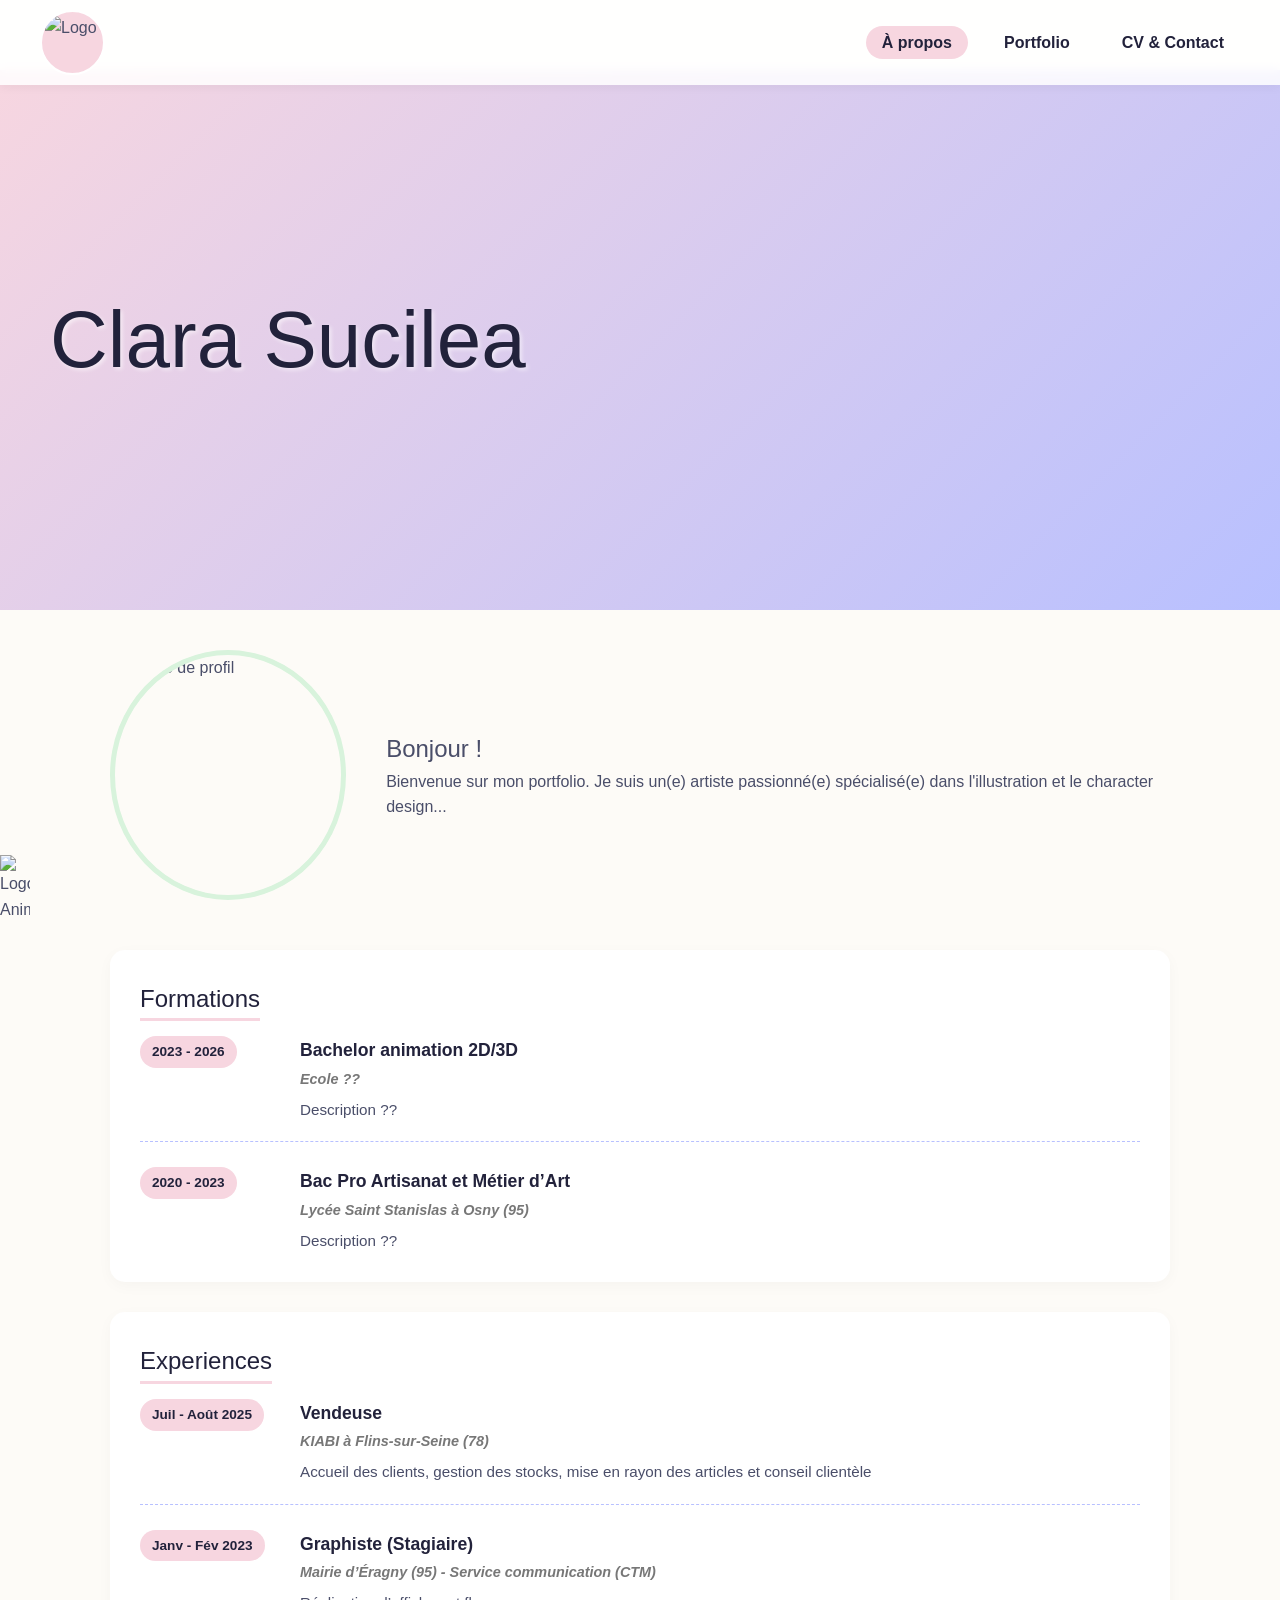
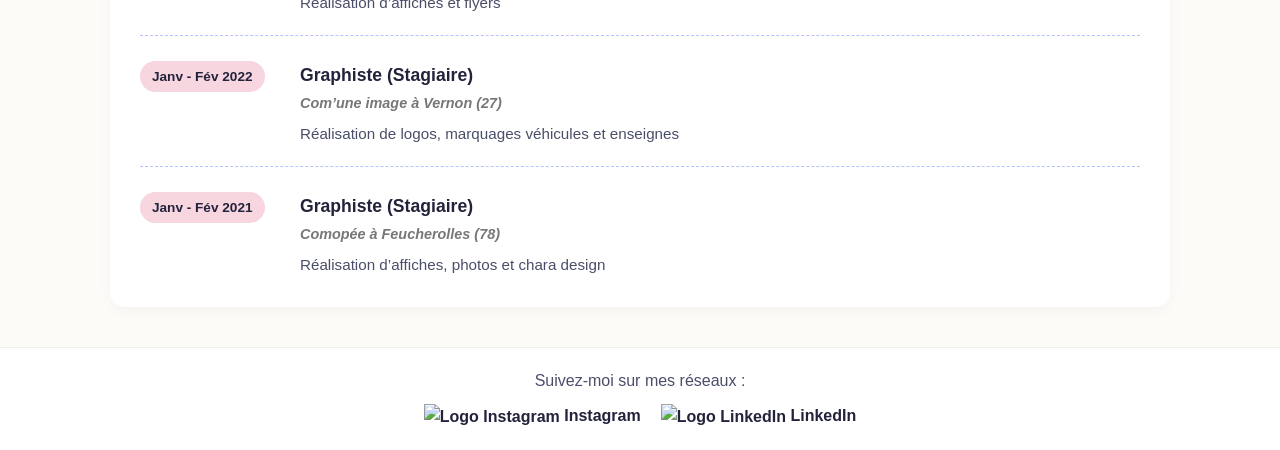
==== index.html @ 103e13c9 "Add files via upload" ====
<!DOCTYPE html>
<html lang="fr">
<head>
  <meta charset="UTF-8">
  <meta name="viewport" content="width=device-width, initial-scale=1.0">
  <title>Portfolio Clara Sucilea</title>
  <link rel="stylesheet" href="style.css">
</head>
<body>

  <header>
    <nav class="navbar">
      <div class="logo-circle">
        <img src="img/logo.png" alt="Logo">
      </div>
      <ul class="nav-links">
        <li><a href="index.html" class="active">À propos</a></li>
        <li class="dropdown">
          <a href="#">Portfolio</a>
          <div class="dropdown-content">
            <a href="chara-design.html">Chara Design</a>
            <a href="illustration.html">Illustrations</a>
            <a href="posing.html">Posing</a>
          </div>
        </li>
        <li><a href="cv-contact.html">CV & Contact</a></li>
      </ul>
    </nav>
  </header>

  <div class="hero-banner">
    <div class="hero-text">
      <h1>Clara Sucilea</h1>
    </div>
  </div>

  <main class="container">
    <section class="about-section">
      <img src="img/profil.jpeg" alt="Photo de profil" class="profile-pic">
      <div>
        <h2>Bonjour !</h2>
        <p>Bienvenue sur mon portfolio. Je suis un(e) artiste passionné(e) spécialisé(e) dans l'illustration et le character design...</p>
      </div>
    </section>

    <section class="resume-section">
      <h2>Formations</h2>
      
      <div class="resume-item">
        <div class="resume-date"><span class="resume-date-badge">2023 - 2026</span></div>
        <div class="resume-content">
          <h3>Bachelor animation 2D/3D</h3>
          <span class="resume-location">Ecole ??</span>
          <p class="resume-desc">Description ??</p>
        </div>
      </div>

      <div class="resume-item">
        <div class="resume-date"><span class="resume-date-badge">2020 - 2023</span></div>
        <div class="resume-content">
          <h3>Bac Pro Artisanat et Métier d’Art</h3>
          <span class="resume-location">Lycée Saint Stanislas à Osny (95)</span>
          <p class="resume-desc">Description ??</p>
        </div>
      </div>
    </section>

    <section class="resume-section">
      <h2>Experiences</h2>

      <div class="resume-item">
        <div class="resume-date"><span class="resume-date-badge">Juil - Août 2025</span></div>
        <div class="resume-content">
          <h3>Vendeuse</h3>
          <span class="resume-location">KIABI à Flins-sur-Seine (78)</span>
          <p class="resume-desc">Accueil des clients, gestion des stocks, mise en rayon des articles et conseil clientèle</p>
        </div>
      </div>

      <div class="resume-item">
        <div class="resume-date"><span class="resume-date-badge">Janv - Fév 2023</span></div>
        <div class="resume-content">
          <h3>Graphiste (Stagiaire)</h3>
          <span class="resume-location">Mairie d’Éragny (95) - Service communication (CTM)</span>
          <p class="resume-desc">Réalisation d’affiches et flyers</p>
        </div>
      </div>

      <div class="resume-item">
        <div class="resume-date"><span class="resume-date-badge">Janv - Fév 2022</span></div>
        <div class="resume-content">
          <h3>Graphiste (Stagiaire)</h3>
          <span class="resume-location">Com’une image à Vernon (27)</span>
          <p class="resume-desc">Réalisation de logos, marquages véhicules et enseignes</p>
        </div>
      </div>

      <div class="resume-item">
        <div class="resume-date"><span class="resume-date-badge">Janv - Fév 2021</span></div>
        <div class="resume-content">
          <h3>Graphiste (Stagiaire)</h3>
          <span class="resume-location">Comopée à Feucherolles (78)</span>
          <p class="resume-desc">Réalisation d’affiches, photos et chara design</p>
        </div>
      </div>
    </section>
  </main>

  <footer>
    <p>Suivez-moi sur mes réseaux :</p>
    <div class="social-links">
      <a href=#><img src="img/instagram.jpeg" alt="Logo Instagram" width="17px" height="17px"> Instagram</a>
      <a href="https://www.linkedin.com/in/clara-sucilea-72500a3ab/"><img src="img/linkedin.png" alt="Logo LinkedIn" width="15px" height="15px"> LinkedIn</a>
    </div>
  </footer>

  <div class="scroll-logo-container">
    <img src="img/logo_balade/droite.png" id="scroll-logo" alt="Logo Animé">
  </div>

  <script src="script.js"></script>
</body>
</html>
---- style.css ----
@font-face {
  font-family: 'behove';
  src: url('fonts/Behove.ttf') format('opentype'); 
  font-weight: normal;
  font-style: normal;
}

/* Variables de couleurs Pastel */
:root {
  --bg-color: #fdfbf7;
  --header-bg: rgba(255, 255, 255, 0.85);
  --primary-pink: #f7d6e0;
  --accent-purple: #b8c0ff;
  --accent-green: #d8f3dc;
  --accent-blue: #e0f2fe;
  --text-color: #4a4e69;
  --text-dark: #22223b;
  --card-bg: #ffffff;
}

* {
  box-sizing: border-box;
  margin: 0;
  padding: 0;
}

body {
  font-family: 'Segoe UI', Tahoma, Geneva, Verdana, sans-serif;
  background-color: var(--bg-color);
  color: var(--text-color);
  line-height: 1.6;
}

/* Header & Menu Nav Fille */
header {
  position: fixed;
  top: 0;
  left: 0;
  width: 100%;
  z-index: 1000;
  background-color: var(--header-bg);
  backdrop-filter: blur(5px);
  box-shadow: 0 2px 10px rgba(0, 0, 0, 0.05);
}

img {
  max-width: 100%;
  height: auto;
}

h1, h2, h3 {
  font-family: 'behove', cursive, sans-serif; 
  font-weight: normal;
}

/* Menu */
.navbar {
  display: flex;
  justify-content: space-between;
  align-items: center;
  padding: 10px 40px;
}

.logo-circle {
  width: 65px;
  height: 65px;
  border-radius: 50%;
  background-color: var(--primary-pink);
  overflow: hidden;
  border: 2px solid white;
  display: flex;
  justify-content: center;
  align-items: center;
}

.logo-circle img {
  width: 90%;
  height: 90%;
  object-fit: contain;
}

.nav-links {
  display: flex;
  list-style: none;
  gap: 20px;
}

.nav-links a {
  text-decoration: none;
  color: var(--text-dark);
  font-weight: 600;
  padding: 8px 16px;
  border-radius: 20px;
  transition: background-color 0.3s;
}

.nav-links a:hover, .nav-links a.active {
  background-color: var(--primary-pink);
}

/* Submenu pour le Portfolio */
.dropdown {
  position: relative;
}

.dropdown-content {
  display: none;
  position: absolute;
  top: 100%;
  left: 0;
  background-color: var(--card-bg);
  box-shadow: 0 4px 8px rgba(0,0,0,0.1);
  border-radius: 10px;
  overflow: hidden;
  min-width: 160px;
}

.dropdown:hover .dropdown-content {
  display: block;
}

.dropdown-content a {
  display: block;
  padding: 10px 15px;
  color: var(--text-dark);
}

/* Bannière d'accueil */
.hero-banner {
  height: 60vh;
  background: linear-gradient(135deg, var(--primary-pink), var(--accent-purple));
  background-size: cover;
  background-position: center;
  display: flex;
  align-items: center;
  padding-left: 50px;
  margin-top: 70px;
}

.hero-text h1 {
  font-size: 5rem;
  color: var(--text-dark);
  text-shadow: 2px 2px 4px rgba(255, 255, 255, 0.6);
}

/* Structure générale */
.container {
  max-width: 1100px;
  margin: 40px auto;
  padding: 0 20px;
}

.page-content {
  margin-top: 120px; 
}

/* Page À Propos et Contact (INCHANGÉ) */
.about-section {
  display: flex;
  gap: 40px;
  align-items: center;
  margin-bottom: 50px;
}

.profile-pic {
  width: 250px;
  height: 250px;
  border-radius: 50%;
  object-fit: cover;
  border: 5px solid var(--accent-green);
}

.resume-section {
  position: relative;
  background-color: var(--card-bg);
  padding: 30px;
  border-radius: 15px;
  box-shadow: 0 4px 15px rgba(0, 0, 0, 0.03);
  margin-bottom: 30px;
}

.resume-section h2 {
  color: var(--text-dark);
  border-bottom: 3px solid var(--primary-pink);
  display: inline-block;
  margin-bottom: 15px;
}

.contact-link {
  color: var(--text-dark);
  text-decoration: none;
  transition: color 0.3s;
}

.contact-image {
  position: absolute;
  width: 60px;
  top: 0px;
  right: -45px;
}

.cv-download {
  text-align: center;
  margin-bottom: 40px;
}

.btn-download {
  display: inline-block;
  background-color: var(--primary-pink);
  color: var(--text-dark);
  padding: 12px 25px;
  border-radius: 25px;
  text-decoration: none;
  font-weight: bold;
  transition: background-color 0.3s;
}

.btn-download:hover {
  background-color: var(--accent-purple);
}

/* NOUVEAU : Page Portfolio - Grille Masonry (Pinterest style) */
.intro-box {
  background-color: var(--accent-blue);
  padding: 25px;
  border-radius: 12px;
  margin-bottom: 40px;
}

.masonry-grid {
  column-count: 3; /* 3 colonnes d'images */
  column-gap: 20px; /* Espace entre les colonnes */
}

.masonry-item {
  break-inside: avoid; /* Empêche l'image d'être coupée entre deux colonnes */
  margin-bottom: 20px; /* Espace en dessous de l'image */
  cursor: pointer;
  transition: transform 0.3s ease;
  position: relative;
}

.masonry-item:hover {
  transform: scale(1.02); /* Petit zoom au survol */
}

.masonry-item img {
  width: 100%;
  display: block;
  border-radius: 12px;
  box-shadow: 0 4px 10px rgba(0, 0, 0, 0.08);
}

#lightbox {
  display: none; 
  position: fixed;
  top: 0; left: 0; width: 100%; height: 100%;
  background-color: rgba(0, 0, 0, 0.9);
  z-index: 2000;
  align-items: center;
  justify-content: center;
}

.lightbox-content-wrapper {
  display: flex;
  flex-direction: column;
  align-items: center;
  max-width: 85%;
  max-height: 90vh;
}

#lightbox-img {
  max-width: 100%;
  max-height: 75vh;
  object-fit: contain;
  border: 15px solid white;
  border-bottom: none; /* Relie l'image à la zone de texte */
  background-color: white;
  border-radius: 8px 8px 0 0;
}

.lightbox-info {
  background-color: white;
  width: 100%;
  padding: 20px;
  border-radius: 0 0 8px 8px;
  text-align: center;
  border-top: 2px solid #f0f0f0; /* Petite ligne discrète entre image et texte */
}

.lightbox-info h3 {
  margin-bottom: 10px;
  color: var(--text-dark);
}

.tag {
  display: inline-block;
  background-color: var(--primary-pink);
  padding: 5px 12px;
  font-size: 0.85rem;
  border-radius: 20px;
  margin: 0 5px;
  font-weight: 600;
  color: var(--text-dark);
}

.close-lightbox {
  position: absolute;
  top: 20px;
  right: 30px;
  color: white;
  font-size: 3rem;
  font-weight: bold;
  cursor: pointer;
  transition: color 0.3s;
  z-index: 2010;
}

.close-lightbox:hover {
  color: var(--primary-pink);
}

/* Footer et Logo défilant (INCHANGÉ) */
footer {
  background-color: var(--card-bg);
  text-align: center;
  padding: 20px;
  position: relative;
  border-top: 1px solid #eee;
}

.social-links {
  display: flex;
  justify-content: center;
  align-items: center;
  gap: 20px;
  margin-top: 10px;
}

.social-links img {
  width: 17px;
  height: 17px;
  vertical-align: middle;
}

.social-links a {
  text-decoration: none;
  color: var(--text-dark);
  font-weight: bold;
  transition: color 0.3s ease;
}

.social-links a:hover {
  color: var(--primary-pink);
}

.scroll-logo-container {
  position: fixed;
  bottom: 45px;
  left: 0;
  width: 100%;
  pointer-events: none;
  z-index: 999;
}

#scroll-logo {
  width: 30px;
  height: auto;
  position: absolute;
  left: 0;
  transition: left 0.1s ease-out;
}

/* --- ADAPTATION POUR MOBILE ET TABLETTES --- */
@media (max-width: 768px) {
  .navbar {
    flex-direction: column;
    padding: 15px;
  }
  .nav-links {
    margin-top: 15px;
    flex-wrap: wrap;
    justify-content: center;
    gap: 10px;
  }
  .hero-text h1 {
    font-size: 3rem;
  }
  .about-section {
    flex-direction: column;
    text-align: center;
  }
  .hero-banner {
    padding-left: 20px;
    justify-content: center;
    text-align: center;
    margin-top: 170px;
  }
  .page-content {
    margin-top: 200px; 
  }
  .resume-section {
    padding: 20px;
    margin-right: 10px;
  }
  .contact-image {
    width: 45px;
    right: -30px;
  }
  
  /* Masonry s'adapte sur mobile (2 puis 1 colonne) */
  .masonry-grid {
    column-count: 2;
  }
}

@media (max-width: 500px) {
  .masonry-grid {
    column-count: 1; /* 1 seule image par ligne sur tout petit écran */
  }
}

/* --- Boutons Flèches pour la Lightbox --- */
.lightbox-btn {
  position: absolute;
  top: 50%;
  transform: translateY(-50%);
  background-color: rgba(255, 255, 255, 0.2);
  border: 2px solid white;
  border-radius: 50%;
  width: 50px;
  height: 50px;
  font-size: 1.5rem;
  color: white;
  cursor: pointer;
  display: flex;
  justify-content: center;
  align-items: center;
  transition: background-color 0.3s;
  z-index: 2010; /* Pour être sûr qu'ils soient au-dessus du reste */
}

.lightbox-btn:hover {
  background-color: var(--primary-pink);
  border-color: var(--primary-pink);
}

.prev-lightbox { left: 20px; }
.next-lightbox { right: 20px; }

/* Adaptation pour mobile (flèches plus visibles sur petit écran) */
@media (max-width: 768px) {
  .lightbox-btn {
    background-color: rgba(255, 255, 255, 0.6);
    color: var(--text-dark);
    border-color: var(--text-dark);
    width: 40px;
    height: 40px;
    font-size: 1.2rem;
  }

  .resume-item {
    flex-direction: column; /* Met la date au-dessus du texte sur mobile */
    gap: 8px;
  }
  .resume-date {
    flex: auto;
  }
}

/* =========================================
   STYLE POUR LES EXPERIENCES ET FORMATIONS
   ========================================= */
.resume-item {
  display: flex;
  gap: 20px;
  margin-bottom: 25px;
  padding-bottom: 20px;
  border-bottom: 1px dashed var(--accent-purple); /* Petite ligne de séparation discrète */
}

.resume-item:last-child {
  margin-bottom: 0;
  padding-bottom: 0;
  border-bottom: none; /* Enlève la ligne sous le dernier élément */
}

.resume-date {
  flex: 0 0 140px; /* Fixe la largeur de la colonne de gauche pour aligner les dates */
}

.resume-date-badge {
  display: inline-block;
  background-color: var(--primary-pink);
  color: var(--text-dark);
  padding: 5px 12px;
  border-radius: 20px;
  font-size: 0.85rem;
  font-weight: bold;
  text-align: center;
}

.resume-content {
  flex: 1; /* Prend tout le reste de la place à droite */
}

.resume-content h3 {
  font-family: 'Segoe UI', Tahoma, Geneva, Verdana, sans-serif; /* J'enlève la police 'behove' ici pour que ce soit plus lisible */
  font-size: 1.1rem;
  font-weight: bold;
  color: var(--text-dark);
  margin-bottom: 3px;
}

.resume-location {
  display: block;
  font-size: 0.9rem;
  font-weight: 600;
  color: #777; /* Un gris discret pour le lieu */
  margin-bottom: 8px;
  font-style: italic;
}

.resume-desc {
  font-size: 0.95rem;
  color: var(--text-color);
  line-height: 1.5;
}
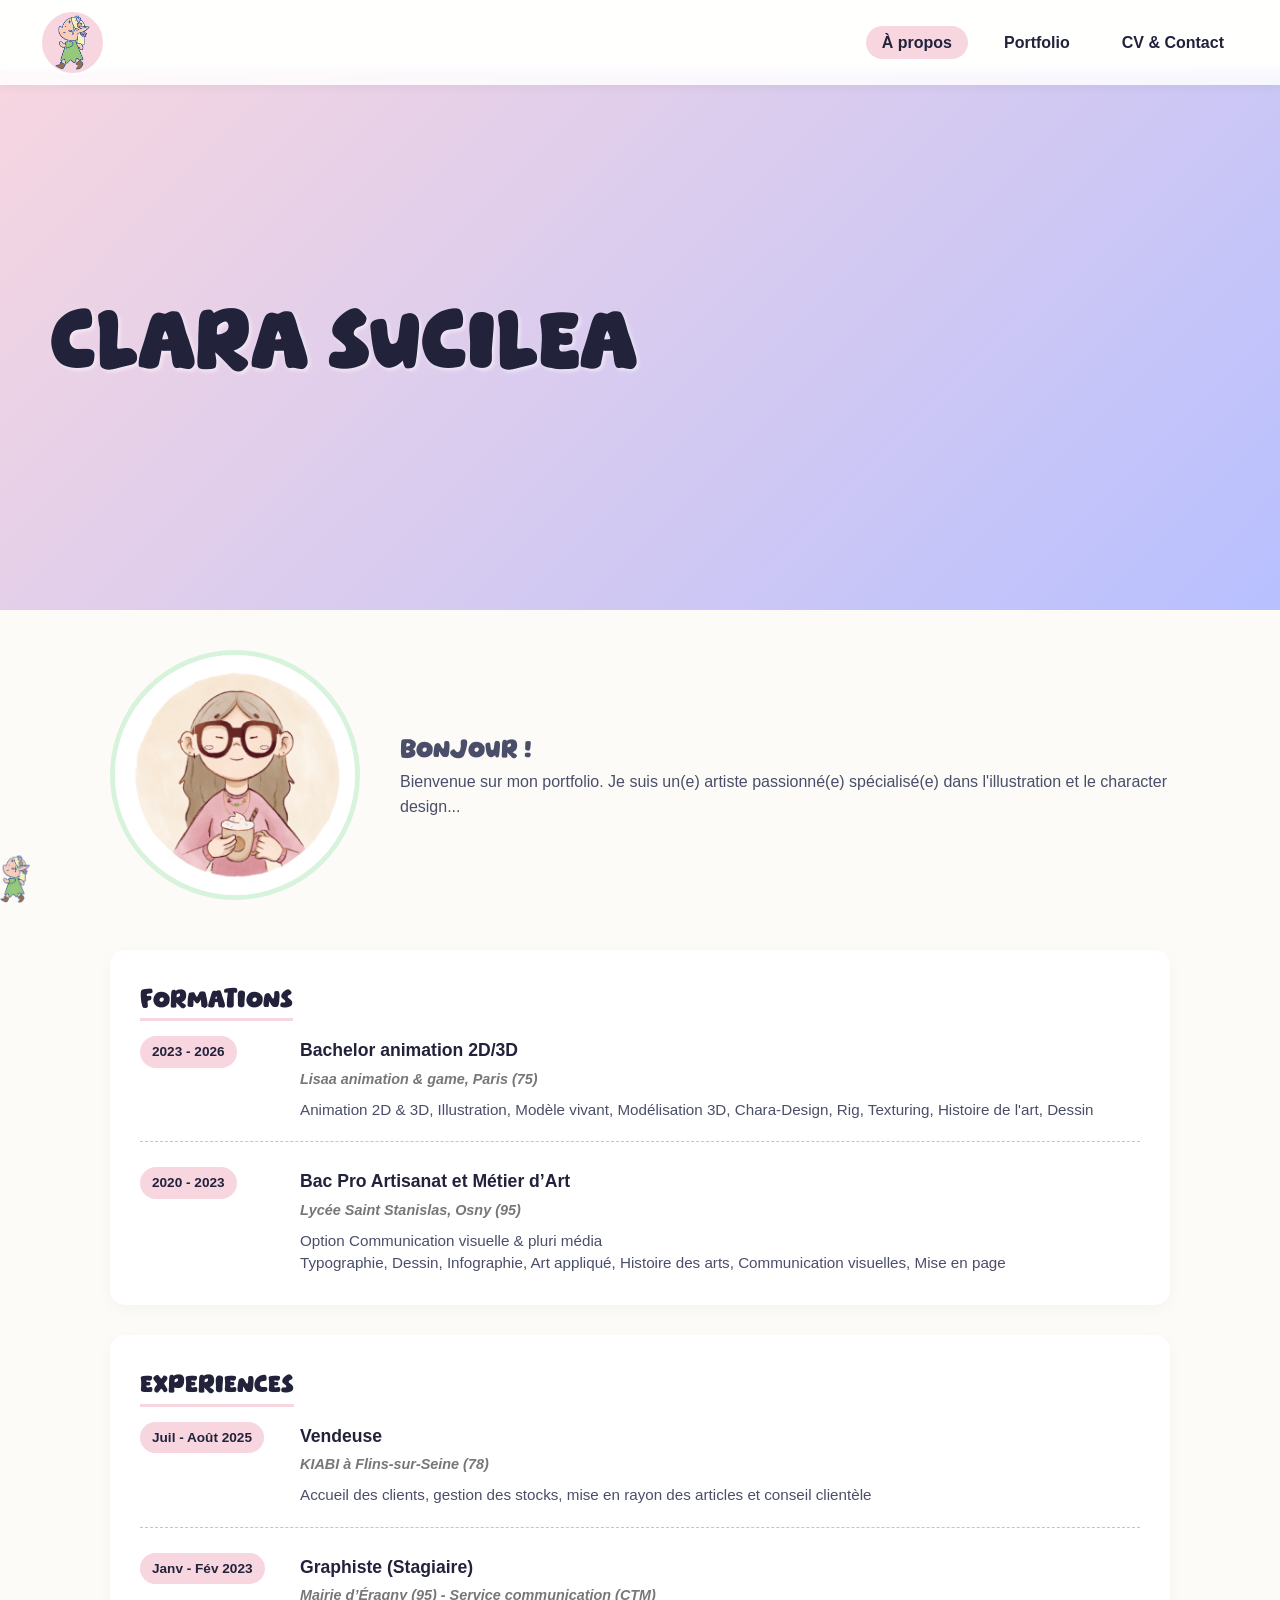
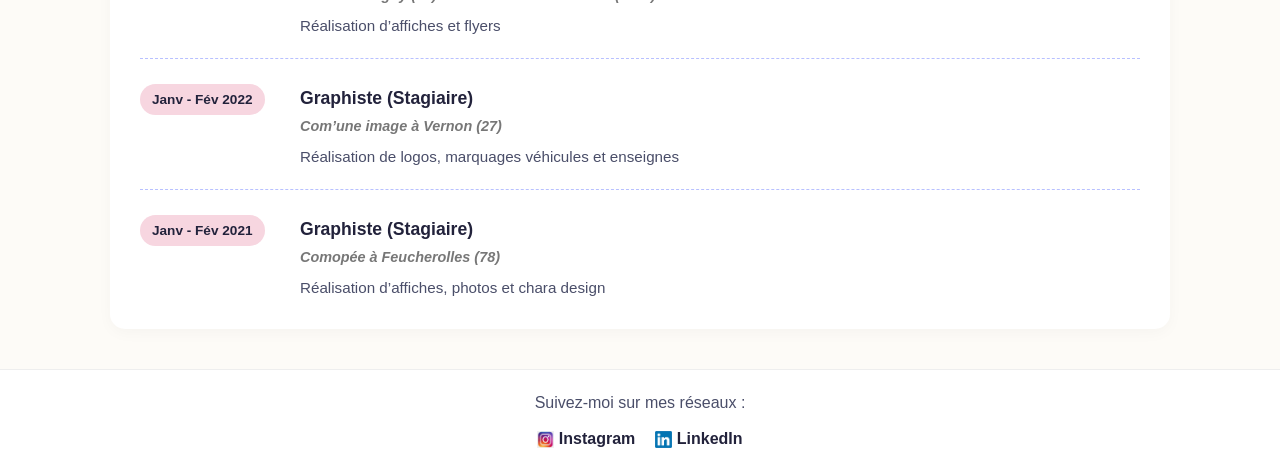
==== commit 288b0774: "Add files via upload" ====
--- a/index.html
+++ b/index.html
@@ -50,8 +50,8 @@
         <div class="resume-date"><span class="resume-date-badge">2023 - 2026</span></div>
         <div class="resume-content">
           <h3>Bachelor animation 2D/3D</h3>
-          <span class="resume-location">Ecole ??</span>
-          <p class="resume-desc">Description ??</p>
+          <span class="resume-location">Lisaa animation & game, Paris (75)</span>
+          <p class="resume-desc">Animation 2D & 3D, Illustration, Modèle vivant, Modélisation 3D, Chara-Design, Rig, Texturing, Histoire de l'art, Dessin</p>
         </div>
       </div>
 
@@ -59,8 +59,9 @@
         <div class="resume-date"><span class="resume-date-badge">2020 - 2023</span></div>
         <div class="resume-content">
           <h3>Bac Pro Artisanat et Métier d’Art</h3>
-          <span class="resume-location">Lycée Saint Stanislas à Osny (95)</span>
-          <p class="resume-desc">Description ??</p>
+          <span class="resume-location">Lycée Saint Stanislas, Osny (95)</span>
+          <p class="resume-desc">Option Communication visuelle & pluri média</p>
+          <p class="resume-desc">Typographie, Dessin, Infographie, Art appliqué, Histoire des arts, Communication visuelles, Mise en page</p>
         </div>
       </div>
     </section>
--- a/style.css
+++ b/style.css
@@ -150,6 +150,12 @@
   padding: 0 20px;
 }
 
+.container-portfolio {
+  max-width: 1300px;
+  margin: 40px auto;
+  padding: 0 20px;
+}
+
 .page-content {
   margin-top: 120px; 
 }
@@ -228,7 +234,7 @@
 }
 
 .masonry-grid {
-  column-count: 3; /* 3 colonnes d'images */
+  column-count: 4; /* 3 colonnes d'images */
   column-gap: 20px; /* Espace entre les colonnes */
 }
 
@@ -410,13 +416,13 @@
   
   /* Masonry s'adapte sur mobile (2 puis 1 colonne) */
   .masonry-grid {
-    column-count: 2;
+    column-count: 3;
   }
 }
 
 @media (max-width: 500px) {
   .masonry-grid {
-    column-count: 1; /* 1 seule image par ligne sur tout petit écran */
+    column-count: 2; /* 1 seule image par ligne sur tout petit écran */
   }
 }
 
@@ -525,4 +531,16 @@
   font-size: 0.95rem;
   color: var(--text-color);
   line-height: 1.5;
+}
+
+/* --- ADAPTATIONS FINALES POUR MOBILE --- */
+@media (max-width: 768px) {
+  .resume-item {
+    flex-direction: column; /* Met la date au-dessus du texte sur mobile */
+    gap: 8px; /* Réduit l'espace entre la date et le titre */
+  }
+  
+  .resume-date {
+    flex: auto; /* Annule la largeur forcée de 140px de l'ordinateur */
+  }
 }
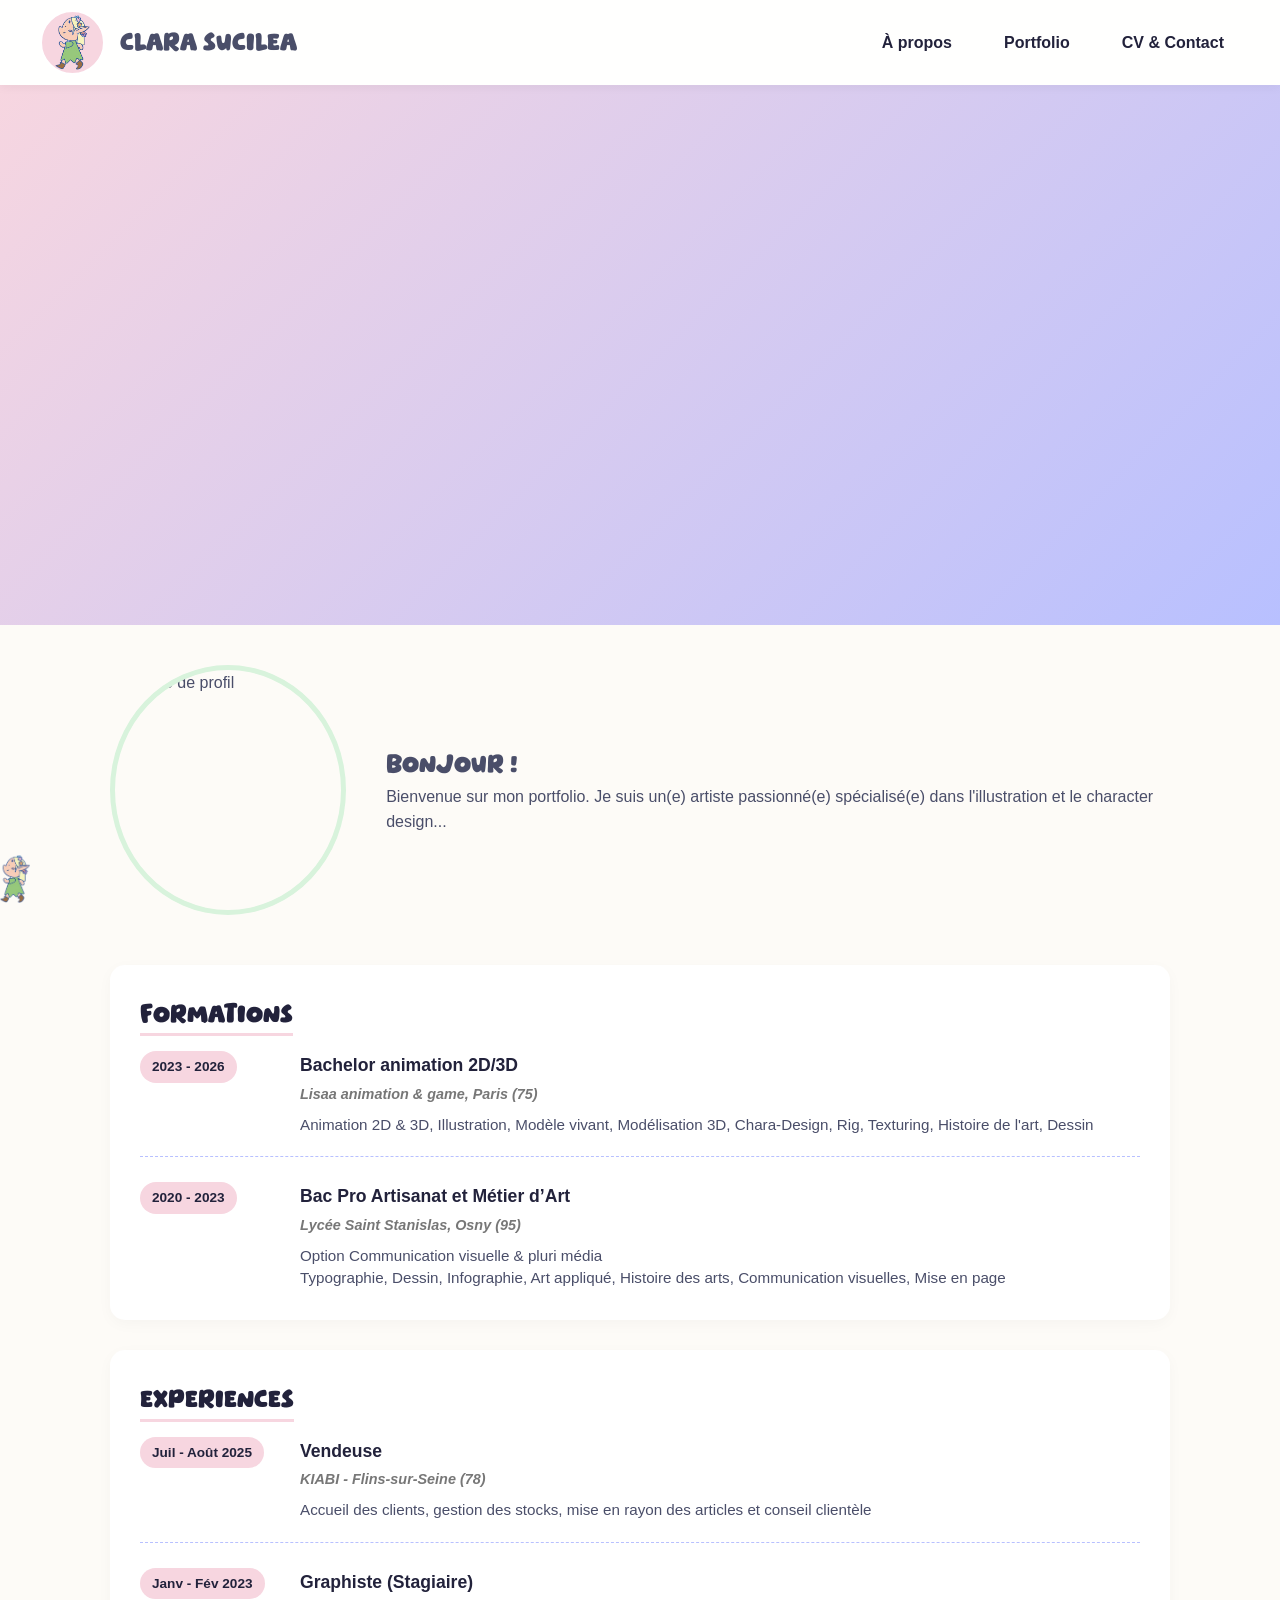
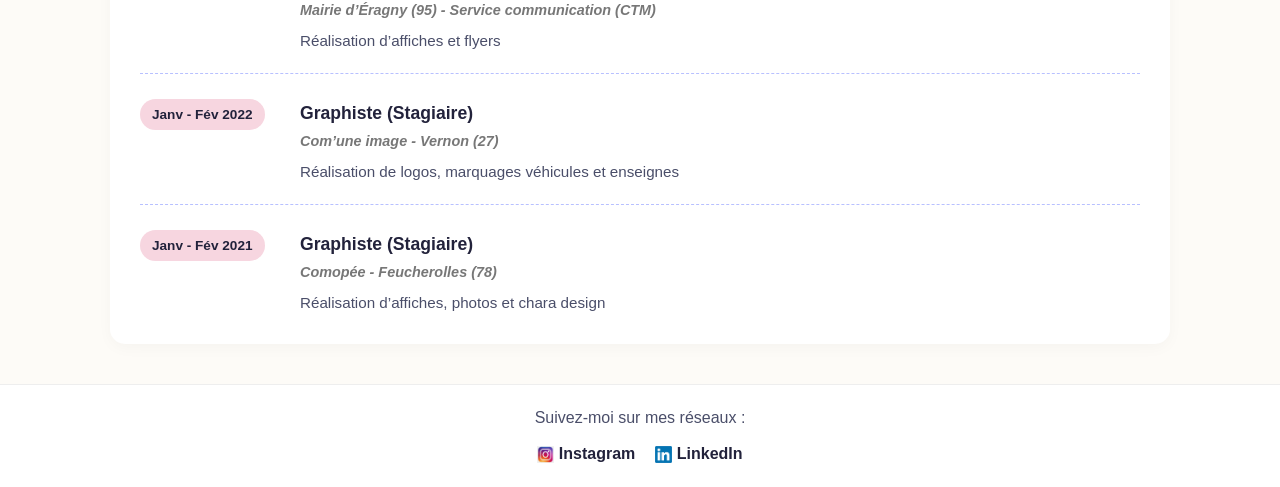
==== commit b444fd6c: "Add files via upload" ====
--- a/index.html
+++ b/index.html
@@ -13,30 +13,20 @@
       <div class="logo-circle">
         <img src="img/logo.png" alt="Logo">
       </div>
+      <h1 class="nav-name">Clara Sucilea</h1>
       <ul class="nav-links">
-        <li><a href="index.html" class="active">À propos</a></li>
-        <li class="dropdown">
-          <a href="#">Portfolio</a>
-          <div class="dropdown-content">
-            <a href="chara-design.html">Chara Design</a>
-            <a href="illustration.html">Illustrations</a>
-            <a href="posing.html">Posing</a>
-          </div>
-        </li>
+        <li><a href="index.html">À propos</a></li>
+        <li><a href="portfolio.html">Portfolio</a></li>
         <li><a href="cv-contact.html">CV & Contact</a></li>
       </ul>
     </nav>
   </header>
 
-  <div class="hero-banner">
-    <div class="hero-text">
-      <h1>Clara Sucilea</h1>
-    </div>
-  </div>
+  <div class="hero-banner"></div>
 
   <main class="container">
     <section class="about-section">
-      <img src="img/profil.jpeg" alt="Photo de profil" class="profile-pic">
+      <img src="img/profil (1).jpeg" alt="Photo de profil" class="profile-pic">
       <div>
         <h2>Bonjour !</h2>
         <p>Bienvenue sur mon portfolio. Je suis un(e) artiste passionné(e) spécialisé(e) dans l'illustration et le character design...</p>
@@ -73,7 +63,7 @@
         <div class="resume-date"><span class="resume-date-badge">Juil - Août 2025</span></div>
         <div class="resume-content">
           <h3>Vendeuse</h3>
-          <span class="resume-location">KIABI à Flins-sur-Seine (78)</span>
+          <span class="resume-location">KIABI - Flins-sur-Seine (78)</span>
           <p class="resume-desc">Accueil des clients, gestion des stocks, mise en rayon des articles et conseil clientèle</p>
         </div>
       </div>
@@ -91,7 +81,7 @@
         <div class="resume-date"><span class="resume-date-badge">Janv - Fév 2022</span></div>
         <div class="resume-content">
           <h3>Graphiste (Stagiaire)</h3>
-          <span class="resume-location">Com’une image à Vernon (27)</span>
+          <span class="resume-location">Com’une image - Vernon (27)</span>
           <p class="resume-desc">Réalisation de logos, marquages véhicules et enseignes</p>
         </div>
       </div>
@@ -100,7 +90,7 @@
         <div class="resume-date"><span class="resume-date-badge">Janv - Fév 2021</span></div>
         <div class="resume-content">
           <h3>Graphiste (Stagiaire)</h3>
-          <span class="resume-location">Comopée à Feucherolles (78)</span>
+          <span class="resume-location">Comopée - Feucherolles (78)</span>
           <p class="resume-desc">Réalisation d’affiches, photos et chara design</p>
         </div>
       </div>
--- a/style.css
+++ b/style.css
@@ -56,7 +56,8 @@
 /* Menu */
 .navbar {
   display: flex;
-  justify-content: space-between;
+  justify-content: flex-start; 
+  gap: 15px; 
   align-items: center;
   padding: 10px 40px;
 }
@@ -83,6 +84,7 @@
   display: flex;
   list-style: none;
   gap: 20px;
+  margin-left: auto;
 }
 
 .nav-links a {
@@ -98,6 +100,10 @@
   background-color: var(--primary-pink);
 }
 
+.nav-name {
+  color: var(--text-color);
+  margin: 0;
+}
 /* Submenu pour le Portfolio */
 .dropdown {
   position: relative;
@@ -125,7 +131,13 @@
   color: var(--text-dark);
 }
 
-/* Bannière d'accueil */
+/* Structure générale */
+.container {
+  max-width: 1100px;
+  margin: 40px auto;
+  padding: 0 20px;
+}
+
 .hero-banner {
   height: 60vh;
   background: linear-gradient(135deg, var(--primary-pink), var(--accent-purple));
@@ -134,20 +146,7 @@
   display: flex;
   align-items: center;
   padding-left: 50px;
-  margin-top: 70px;
-}
-
-.hero-text h1 {
-  font-size: 5rem;
-  color: var(--text-dark);
-  text-shadow: 2px 2px 4px rgba(255, 255, 255, 0.6);
-}
-
-/* Structure générale */
-.container {
-  max-width: 1100px;
-  margin: 40px auto;
-  padding: 0 20px;
+  margin-top: 85px;
 }
 
 .container-portfolio {
@@ -234,7 +233,7 @@
 }
 
 .masonry-grid {
-  column-count: 4; /* 3 colonnes d'images */
+  column-count: 5; /* 3 colonnes d'images */
   column-gap: 20px; /* Espace entre les colonnes */
 }
 
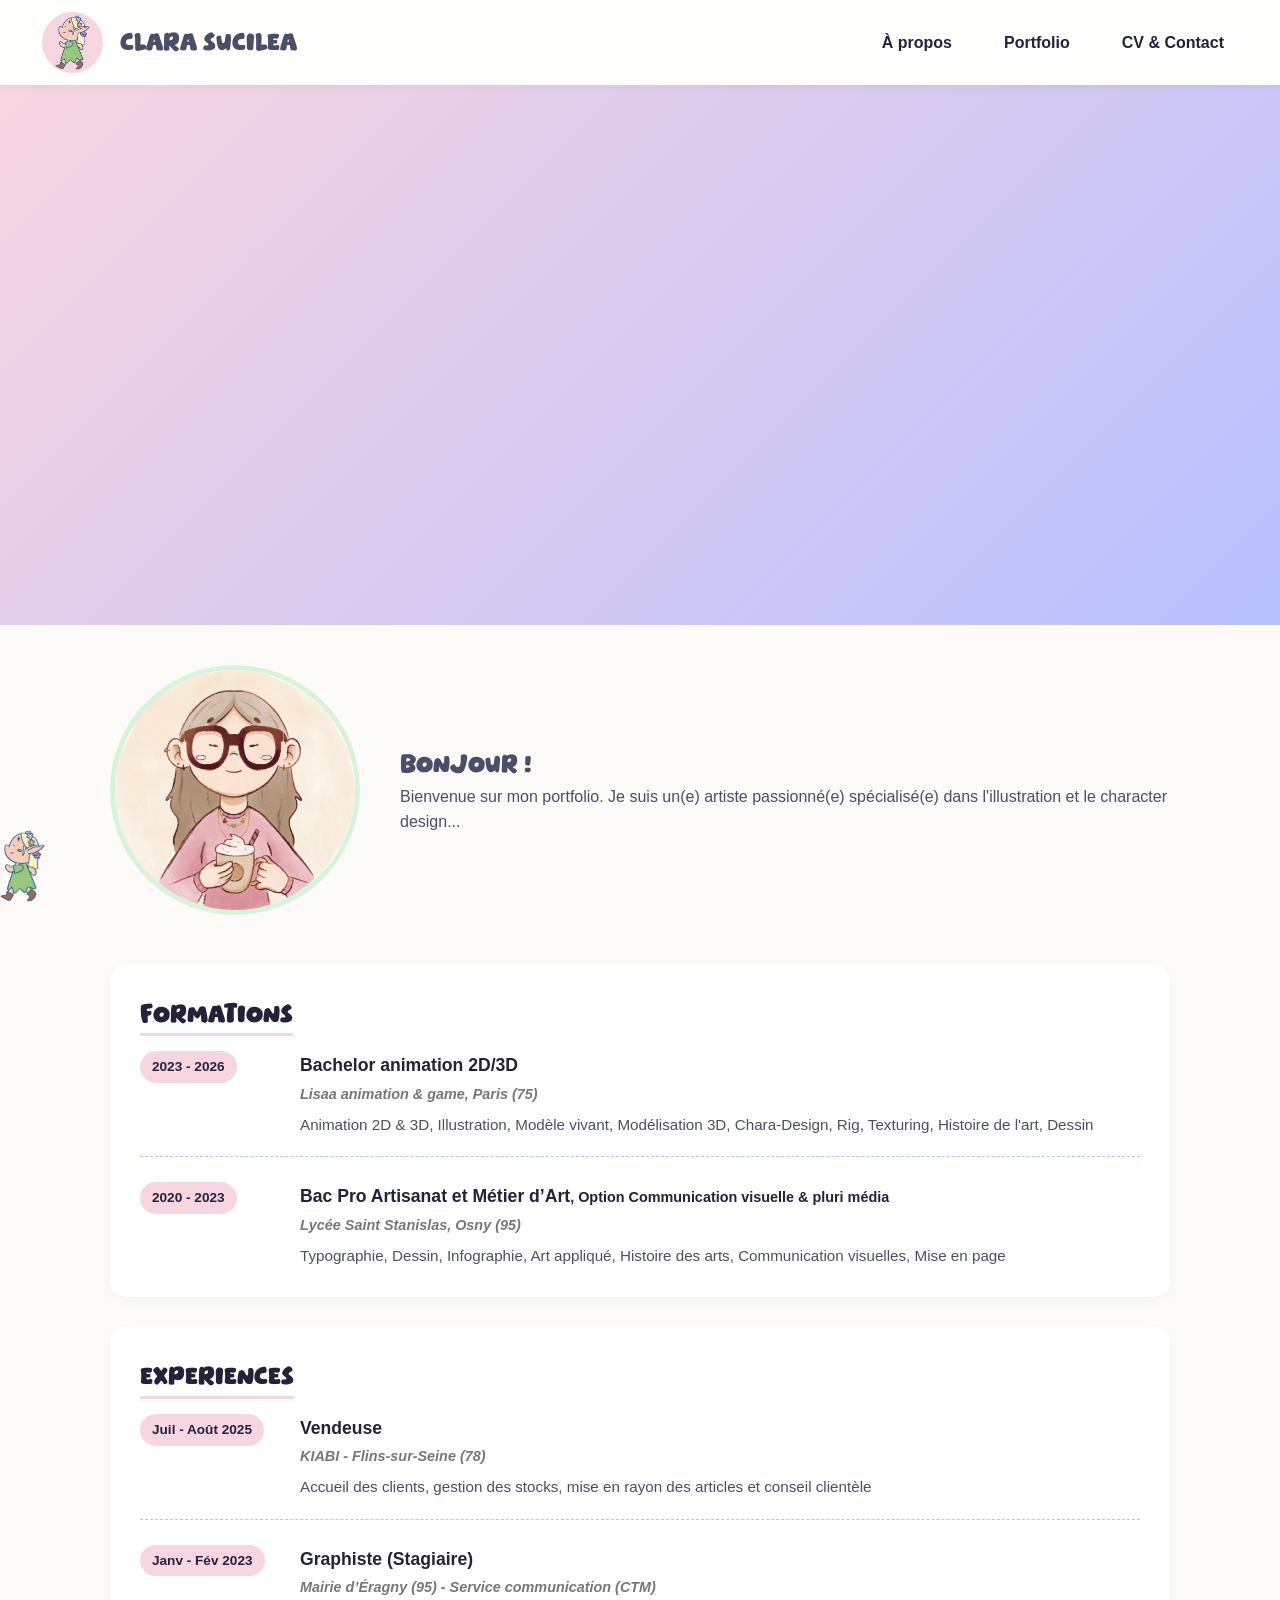
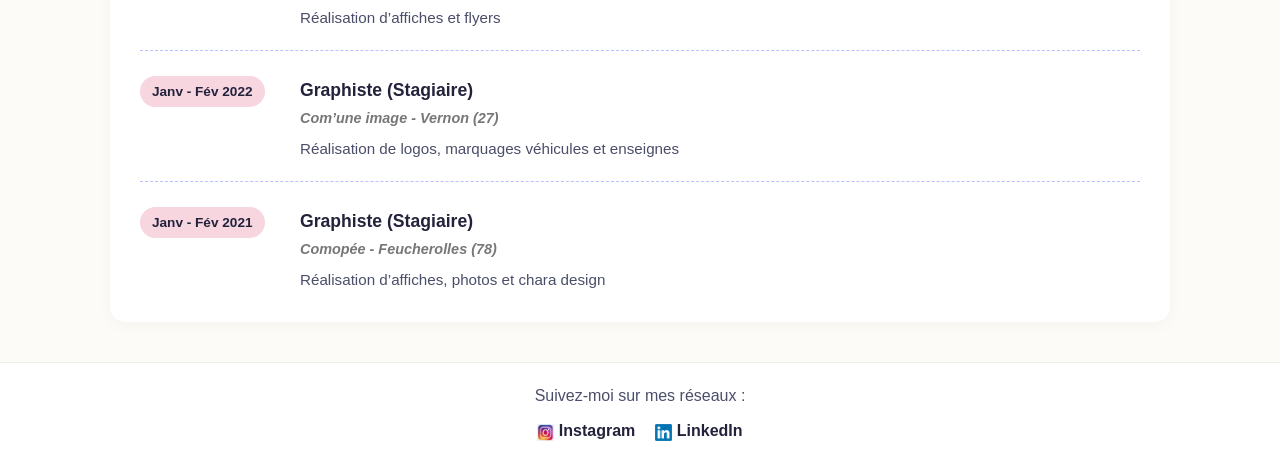
==== commit de2fd056: "Add files via upload" ====
--- a/index.html
+++ b/index.html
@@ -48,9 +48,8 @@
       <div class="resume-item">
         <div class="resume-date"><span class="resume-date-badge">2020 - 2023</span></div>
         <div class="resume-content">
-          <h3>Bac Pro Artisanat et Métier d’Art</h3>
+          <h3>Bac Pro Artisanat et Métier d’Art<span style="font-size: 0.9rem;">, Option Communication visuelle & pluri média </span></h3>
           <span class="resume-location">Lycée Saint Stanislas, Osny (95)</span>
-          <p class="resume-desc">Option Communication visuelle & pluri média</p>
           <p class="resume-desc">Typographie, Dessin, Infographie, Art appliqué, Histoire des arts, Communication visuelles, Mise en page</p>
         </div>
       </div>
--- a/style.css
+++ b/style.css
@@ -104,6 +104,7 @@
   color: var(--text-color);
   margin: 0;
 }
+
 /* Submenu pour le Portfolio */
 .dropdown {
   position: relative;
@@ -159,7 +160,7 @@
   margin-top: 120px; 
 }
 
-/* Page À Propos et Contact (INCHANGÉ) */
+/* Page À Propos et Contact */
 .about-section {
   display: flex;
   gap: 40px;
@@ -200,7 +201,7 @@
 .contact-image {
   position: absolute;
   width: 60px;
-  top: 0px;
+  top: 100px;
   right: -45px;
 }
 
@@ -224,29 +225,30 @@
   background-color: var(--accent-purple);
 }
 
-/* NOUVEAU : Page Portfolio - Grille Masonry (Pinterest style) */
+/* Page Portfolio - Grille Masonry */
 .intro-box {
   background-color: var(--accent-blue);
   padding: 25px;
   border-radius: 12px;
   margin-bottom: 40px;
+  text-align: center;
 }
 
 .masonry-grid {
-  column-count: 5; /* 3 colonnes d'images */
-  column-gap: 20px; /* Espace entre les colonnes */
+  column-count: 5; 
+  column-gap: 20px; 
 }
 
 .masonry-item {
-  break-inside: avoid; /* Empêche l'image d'être coupée entre deux colonnes */
-  margin-bottom: 20px; /* Espace en dessous de l'image */
+  break-inside: avoid; 
+  margin-bottom: 20px; 
   cursor: pointer;
   transition: transform 0.3s ease;
   position: relative;
 }
 
 .masonry-item:hover {
-  transform: scale(1.02); /* Petit zoom au survol */
+  transform: scale(1.02); 
 }
 
 .masonry-item img {
@@ -279,7 +281,7 @@
   max-height: 75vh;
   object-fit: contain;
   border: 15px solid white;
-  border-bottom: none; /* Relie l'image à la zone de texte */
+  border-bottom: none; 
   background-color: white;
   border-radius: 8px 8px 0 0;
 }
@@ -290,7 +292,7 @@
   padding: 20px;
   border-radius: 0 0 8px 8px;
   text-align: center;
-  border-top: 2px solid #f0f0f0; /* Petite ligne discrète entre image et texte */
+  border-top: 2px solid #f0f0f0; 
 }
 
 .lightbox-info h3 {
@@ -325,107 +327,7 @@
   color: var(--primary-pink);
 }
 
-/* Footer et Logo défilant (INCHANGÉ) */
-footer {
-  background-color: var(--card-bg);
-  text-align: center;
-  padding: 20px;
-  position: relative;
-  border-top: 1px solid #eee;
-}
-
-.social-links {
-  display: flex;
-  justify-content: center;
-  align-items: center;
-  gap: 20px;
-  margin-top: 10px;
-}
-
-.social-links img {
-  width: 17px;
-  height: 17px;
-  vertical-align: middle;
-}
-
-.social-links a {
-  text-decoration: none;
-  color: var(--text-dark);
-  font-weight: bold;
-  transition: color 0.3s ease;
-}
-
-.social-links a:hover {
-  color: var(--primary-pink);
-}
-
-.scroll-logo-container {
-  position: fixed;
-  bottom: 45px;
-  left: 0;
-  width: 100%;
-  pointer-events: none;
-  z-index: 999;
-}
-
-#scroll-logo {
-  width: 30px;
-  height: auto;
-  position: absolute;
-  left: 0;
-  transition: left 0.1s ease-out;
-}
-
-/* --- ADAPTATION POUR MOBILE ET TABLETTES --- */
-@media (max-width: 768px) {
-  .navbar {
-    flex-direction: column;
-    padding: 15px;
-  }
-  .nav-links {
-    margin-top: 15px;
-    flex-wrap: wrap;
-    justify-content: center;
-    gap: 10px;
-  }
-  .hero-text h1 {
-    font-size: 3rem;
-  }
-  .about-section {
-    flex-direction: column;
-    text-align: center;
-  }
-  .hero-banner {
-    padding-left: 20px;
-    justify-content: center;
-    text-align: center;
-    margin-top: 170px;
-  }
-  .page-content {
-    margin-top: 200px; 
-  }
-  .resume-section {
-    padding: 20px;
-    margin-right: 10px;
-  }
-  .contact-image {
-    width: 45px;
-    right: -30px;
-  }
-  
-  /* Masonry s'adapte sur mobile (2 puis 1 colonne) */
-  .masonry-grid {
-    column-count: 3;
-  }
-}
-
-@media (max-width: 500px) {
-  .masonry-grid {
-    column-count: 2; /* 1 seule image par ligne sur tout petit écran */
-  }
-}
-
-/* --- Boutons Flèches pour la Lightbox --- */
+/* Boutons Flèches pour la Lightbox */
 .lightbox-btn {
   position: absolute;
   top: 50%;
@@ -442,7 +344,7 @@
   justify-content: center;
   align-items: center;
   transition: background-color 0.3s;
-  z-index: 2010; /* Pour être sûr qu'ils soient au-dessus du reste */
+  z-index: 2010; 
 }
 
 .lightbox-btn:hover {
@@ -453,8 +355,186 @@
 .prev-lightbox { left: 20px; }
 .next-lightbox { right: 20px; }
 
-/* Adaptation pour mobile (flèches plus visibles sur petit écran) */
+/* Footer et Logo défilant */
+footer {
+  background-color: var(--card-bg);
+  text-align: center;
+  padding: 20px;
+  position: relative;
+  border-top: 1px solid #eee;
+}
+
+.social-links {
+  display: flex;
+  justify-content: center;
+  align-items: center;
+  gap: 20px;
+  margin-top: 10px;
+}
+
+.social-links img {
+  width: 17px;
+  height: 17px;
+  vertical-align: middle;
+}
+
+.social-links a {
+  text-decoration: none;
+  color: var(--text-dark);
+  font-weight: bold;
+  transition: color 0.3s ease;
+}
+
+.social-links a:hover {
+  color: var(--primary-pink);
+}
+
+.scroll-logo-container {
+  position: fixed;
+  bottom: 70px;
+  left: 0;
+  width: 100%;
+  pointer-events: none;
+  z-index: 999;
+}
+
+#scroll-logo {
+  width: 45px;
+  height: auto;
+  position: absolute;
+  left: 0;
+  transition: left 0.1s ease-out;
+}
+
+/* STYLE POUR LES EXPERIENCES ET FORMATIONS */
+.resume-item {
+  display: flex;
+  gap: 20px;
+  margin-bottom: 25px;
+  padding-bottom: 20px;
+  border-bottom: 1px dashed var(--accent-purple); 
+}
+
+.resume-item:last-child {
+  margin-bottom: 0;
+  padding-bottom: 0;
+  border-bottom: none; 
+}
+
+.resume-date {
+  flex: 0 0 140px; 
+}
+
+.resume-date-badge {
+  display: inline-block;
+  background-color: var(--primary-pink);
+  color: var(--text-dark);
+  padding: 5px 12px;
+  border-radius: 20px;
+  font-size: 0.85rem;
+  font-weight: bold;
+  text-align: center;
+}
+
+.resume-content {
+  flex: 1; 
+}
+
+.resume-content h3 {
+  font-family: 'Segoe UI', Tahoma, Geneva, Verdana, sans-serif; 
+  font-size: 1.1rem;
+  font-weight: bold;
+  color: var(--text-dark);
+  margin-bottom: 3px;
+}
+
+.resume-location {
+  display: block;
+  font-size: 0.9rem;
+  font-weight: 600;
+  color: #777; 
+  margin-bottom: 8px;
+  font-style: italic;
+}
+
+.resume-desc {
+  font-size: 0.95rem;
+  color: var(--text-color);
+  line-height: 1.5;
+}
+
+
+/* =========================================================
+   ADAPTATION POUR MOBILE ET TABLETTES (Un seul bloc propre)
+   ========================================================= */
 @media (max-width: 768px) {
+  /* Navigation */
+  .navbar {
+    flex-direction: column; 
+    align-items: center;
+    padding: 10px;
+    gap: 10px;
+  }
+
+  .logo-circle {
+    width: 45px; 
+    height: 45px;
+  }
+
+  .nav-name {
+    font-size: 1.4rem; 
+    text-align: center;
+  }
+
+  .nav-links {
+    margin: 0;
+    justify-content: center;
+    gap: 5px; 
+    flex-wrap: wrap;
+  }
+
+  .nav-links a {
+    font-size: 0.8rem; 
+    padding: 6px 10px;
+  }
+
+  /* Contenu et marges */
+  .hero-banner {
+    margin-top: 110px; 
+    padding-left: 20px;
+    justify-content: center;
+    text-align: center;
+  }
+  
+  .page-content {
+    margin-top: 110px; 
+  }
+
+  .hero-text h1 {
+    font-size: 3rem;
+  }
+  
+  .about-section {
+    flex-direction: column;
+    text-align: center;
+  }
+
+  .resume-section {
+    padding: 20px;
+    margin-right: 10px;
+  }
+  
+  .contact-image {
+    width: 45px;
+    right: -30px;
+  }
+  
+  /* Masonry */
+  .masonry-grid {
+    column-count: 3;
+  }
+
+  /* Lightbox */
   .lightbox-btn {
     background-color: rgba(255, 255, 255, 0.6);
     color: var(--text-dark);
@@ -464,82 +544,20 @@
     font-size: 1.2rem;
   }
 
+  /* CV & Expériences */
   .resume-item {
-    flex-direction: column; /* Met la date au-dessus du texte sur mobile */
-    gap: 8px;
-  }
-  .resume-date {
-    flex: auto;
-  }
-}
-
-/* =========================================
-   STYLE POUR LES EXPERIENCES ET FORMATIONS
-   ========================================= */
-.resume-item {
-  display: flex;
-  gap: 20px;
-  margin-bottom: 25px;
-  padding-bottom: 20px;
-  border-bottom: 1px dashed var(--accent-purple); /* Petite ligne de séparation discrète */
-}
-
-.resume-item:last-child {
-  margin-bottom: 0;
-  padding-bottom: 0;
-  border-bottom: none; /* Enlève la ligne sous le dernier élément */
-}
-
-.resume-date {
-  flex: 0 0 140px; /* Fixe la largeur de la colonne de gauche pour aligner les dates */
-}
-
-.resume-date-badge {
-  display: inline-block;
-  background-color: var(--primary-pink);
-  color: var(--text-dark);
-  padding: 5px 12px;
-  border-radius: 20px;
-  font-size: 0.85rem;
-  font-weight: bold;
-  text-align: center;
-}
-
-.resume-content {
-  flex: 1; /* Prend tout le reste de la place à droite */
-}
-
-.resume-content h3 {
-  font-family: 'Segoe UI', Tahoma, Geneva, Verdana, sans-serif; /* J'enlève la police 'behove' ici pour que ce soit plus lisible */
-  font-size: 1.1rem;
-  font-weight: bold;
-  color: var(--text-dark);
-  margin-bottom: 3px;
-}
-
-.resume-location {
-  display: block;
-  font-size: 0.9rem;
-  font-weight: 600;
-  color: #777; /* Un gris discret pour le lieu */
-  margin-bottom: 8px;
-  font-style: italic;
-}
-
-.resume-desc {
-  font-size: 0.95rem;
-  color: var(--text-color);
-  line-height: 1.5;
-}
-
-/* --- ADAPTATIONS FINALES POUR MOBILE --- */
-@media (max-width: 768px) {
-  .resume-item {
-    flex-direction: column; /* Met la date au-dessus du texte sur mobile */
-    gap: 8px; /* Réduit l'espace entre la date et le titre */
+    flex-direction: column; 
+    gap: 8px; 
   }
   
   .resume-date {
-    flex: auto; /* Annule la largeur forcée de 140px de l'ordinateur */
+    flex: auto; 
+  }
+}
+
+/* Écrans très petits */
+@media (max-width: 500px) {
+  .masonry-grid {
+    column-count: 2; 
   }
 }
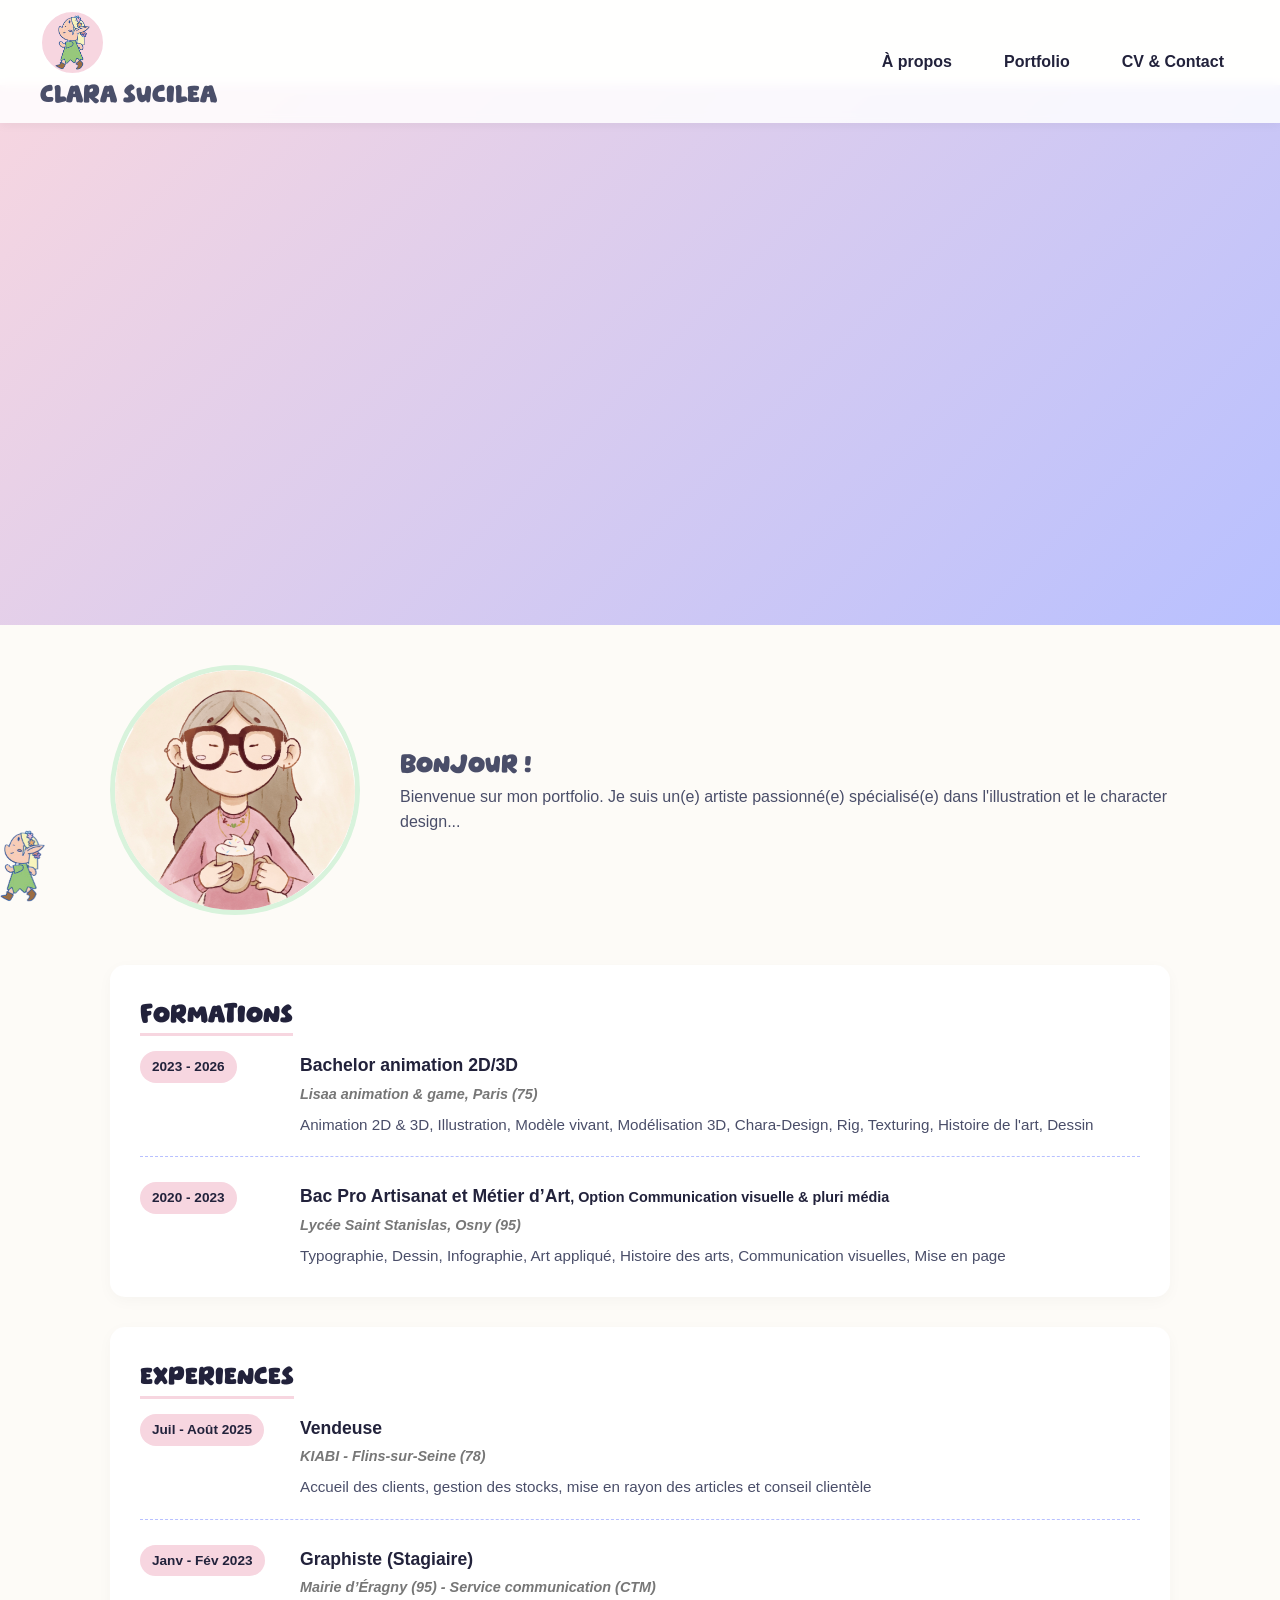
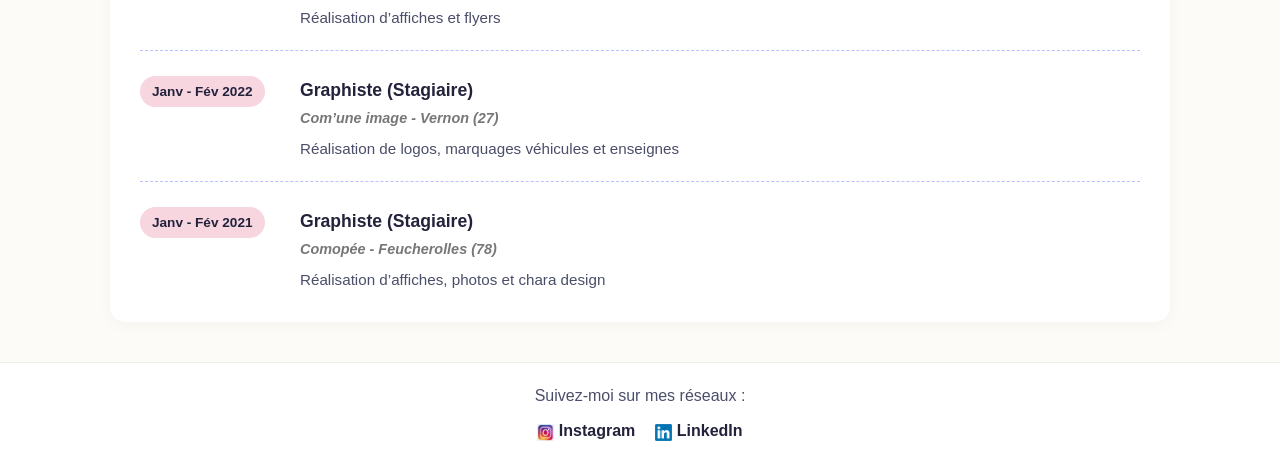
==== commit 6e438675: "Add files via upload" ====
--- a/index.html
+++ b/index.html
@@ -10,10 +10,12 @@
 
   <header>
     <nav class="navbar">
-      <div class="logo-circle">
-        <img src="img/logo.png" alt="Logo">
+      <div class="nav-brand">
+        <div class="logo-circle">
+          <img src="img/logo.png" alt="Logo">
+        </div>
+        <h1 class="nav-name">Clara Sucilea</h1>
       </div>
-      <h1 class="nav-name">Clara Sucilea</h1>
       <ul class="nav-links">
         <li><a href="index.html">À propos</a></li>
         <li><a href="portfolio.html">Portfolio</a></li>
--- a/style.css
+++ b/style.css
@@ -476,18 +476,24 @@
     gap: 10px;
   }
 
+  .nav-brand {
+    display: flex;
+    align-items: center;
+    gap: 12px;
+  }
+
   .logo-circle {
     width: 45px; 
     height: 45px;
   }
 
   .nav-name {
-    font-size: 1.4rem; 
-    text-align: center;
+    font-size: 1.3rem; 
   }
 
   .nav-links {
     margin: 0;
+    margin-left: 0;
     justify-content: center;
     gap: 5px; 
     flex-wrap: wrap;
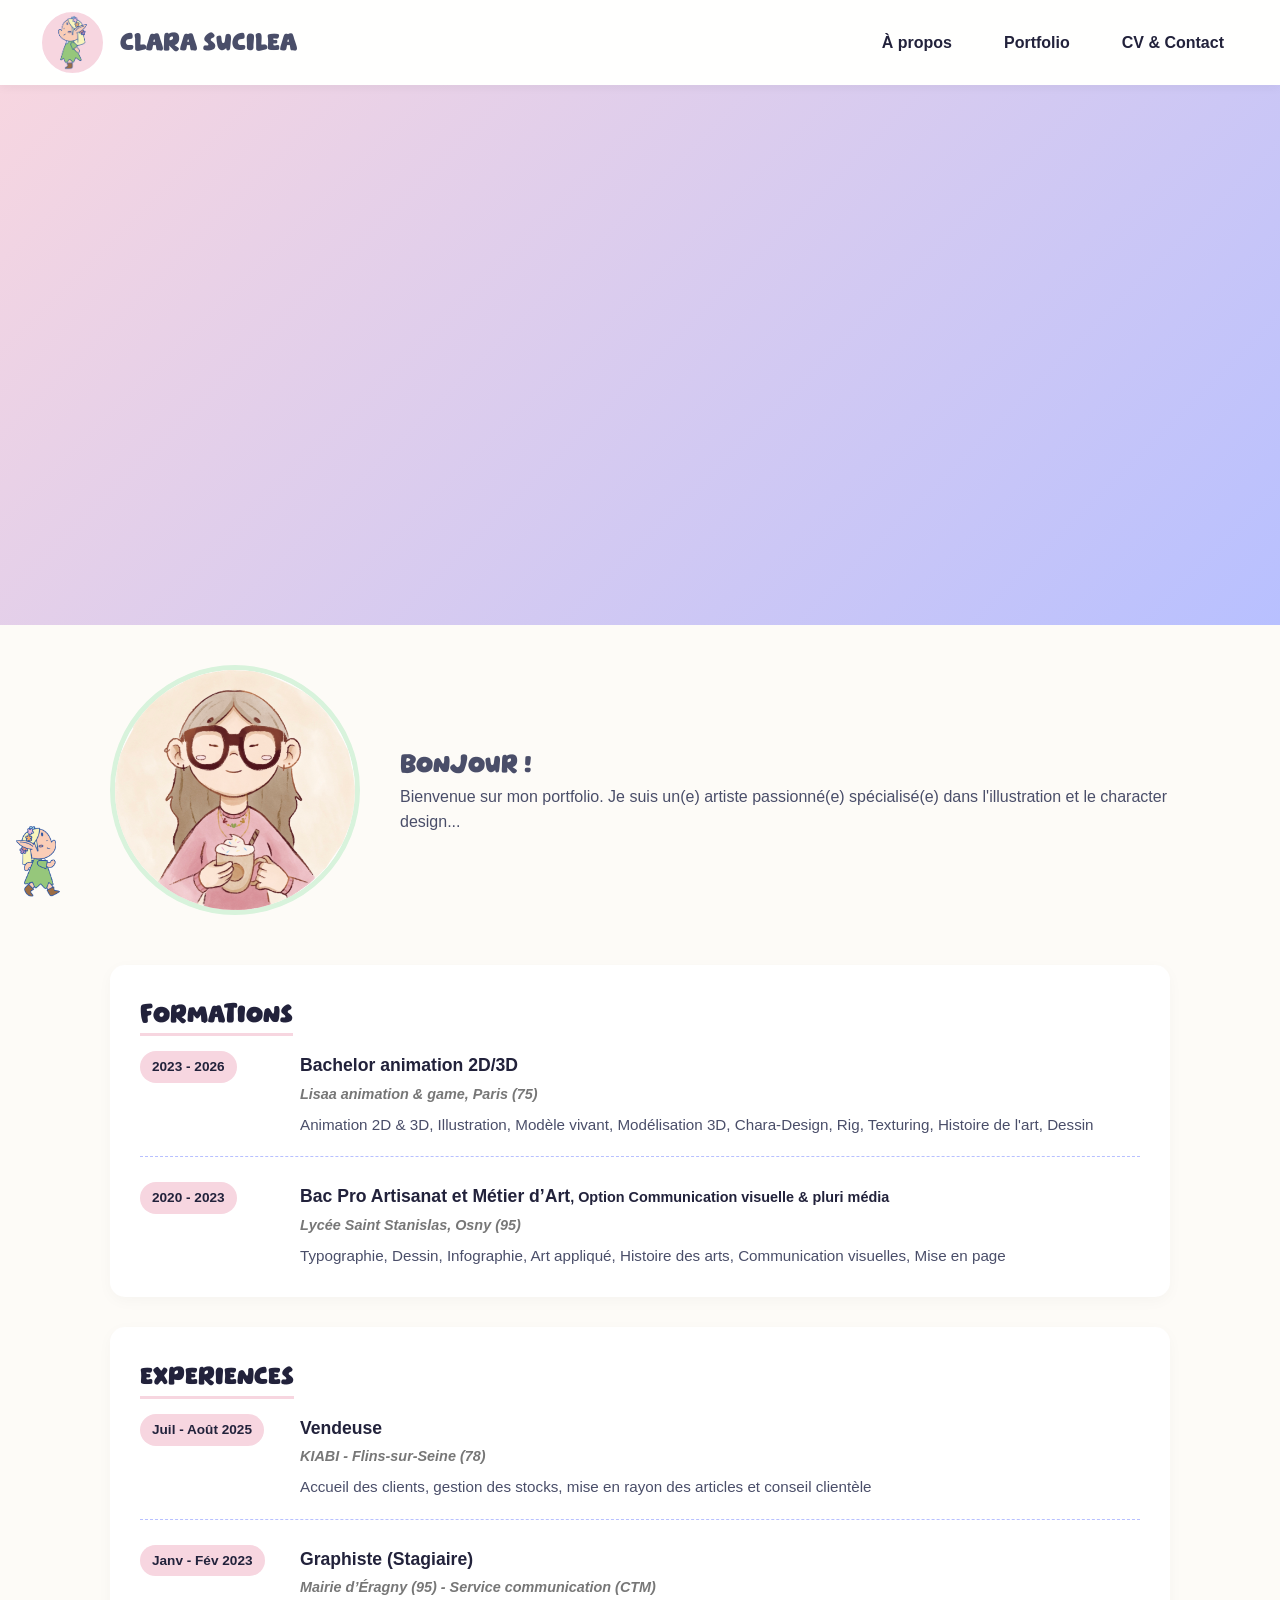
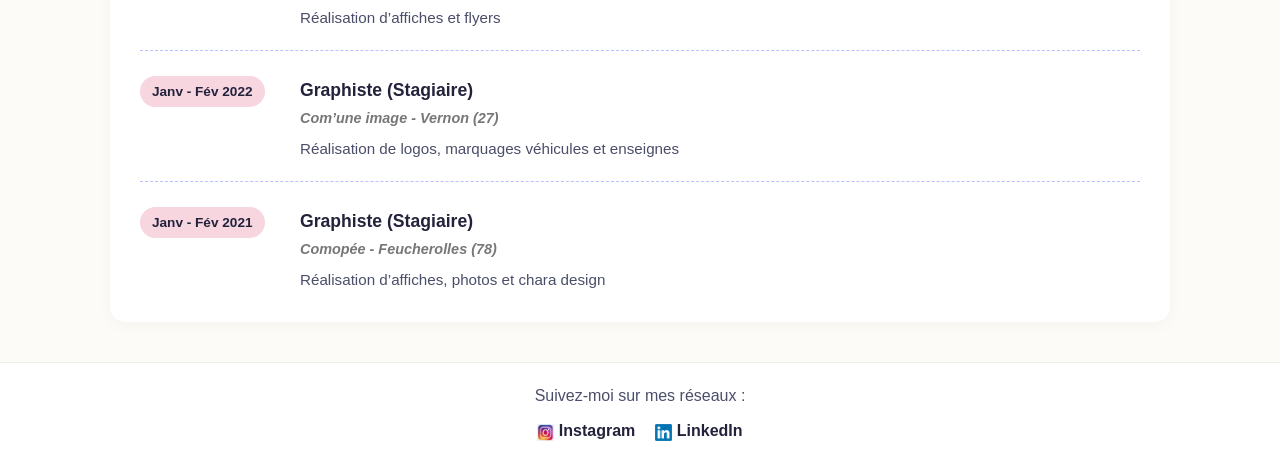
==== commit 6d162d24: "ajout des fichiers" ====
--- a/index.html
+++ b/index.html
@@ -28,7 +28,7 @@
 
   <main class="container">
     <section class="about-section">
-      <img src="img/profil (1).jpeg" alt="Photo de profil" class="profile-pic">
+      <img src="img/profil.jpeg" alt="Photo de profil" class="profile-pic">
       <div>
         <h2>Bonjour !</h2>
         <p>Bienvenue sur mon portfolio. Je suis un(e) artiste passionné(e) spécialisé(e) dans l'illustration et le character design...</p>
@@ -107,7 +107,7 @@
   </footer>
 
   <div class="scroll-logo-container">
-    <img src="img/logo_balade/droite.png" id="scroll-logo" alt="Logo Animé">
+    <img src="img/logo_mouvement_droite.png" id="scroll-logo" alt="Logo Animé">
   </div>
 
   <script src="script.js"></script>
--- a/style.css
+++ b/style.css
@@ -62,6 +62,12 @@
   padding: 10px 40px;
 }
 
+.nav-brand {
+  display: flex;
+  align-items: center;
+  gap: 15px;
+}
+
 .logo-circle {
   width: 65px;
   height: 65px;
@@ -200,9 +206,9 @@
 
 .contact-image {
   position: absolute;
-  width: 60px;
-  top: 100px;
-  right: -45px;
+  width: 100px;
+  top: 90px;
+  right: -62px;
 }
 
 .cv-download {
@@ -391,7 +397,7 @@
 
 .scroll-logo-container {
   position: fixed;
-  bottom: 70px;
+  bottom: 0px;
   left: 0;
   width: 100%;
   pointer-events: none;
@@ -399,9 +405,10 @@
 }
 
 #scroll-logo {
-  width: 45px;
+  width: 80px;
   height: auto;
   position: absolute;
+  bottom: 0;
   left: 0;
   transition: left 0.1s ease-out;
 }
@@ -464,9 +471,9 @@
 }
 
 
-/* =========================================================
-   ADAPTATION POUR MOBILE ET TABLETTES (Un seul bloc propre)
-   ========================================================= */
+/* ====================================
+   ADAPTATION POUR MOBILE ET TABLETTES 
+   ==================================== */
 @media (max-width: 768px) {
   /* Navigation */
   .navbar {
@@ -479,7 +486,7 @@
   .nav-brand {
     display: flex;
     align-items: center;
-    gap: 12px;
+    gap: 15px;
   }
 
   .logo-circle {
@@ -488,7 +495,7 @@
   }
 
   .nav-name {
-    font-size: 1.3rem; 
+    font-size: 1.4rem; 
   }
 
   .nav-links {
@@ -506,14 +513,14 @@
 
   /* Contenu et marges */
   .hero-banner {
-    margin-top: 110px; 
+    margin-top: 100px; 
     padding-left: 20px;
     justify-content: center;
     text-align: center;
   }
   
   .page-content {
-    margin-top: 110px; 
+    margin-top: 120px; 
   }
 
   .hero-text h1 {
